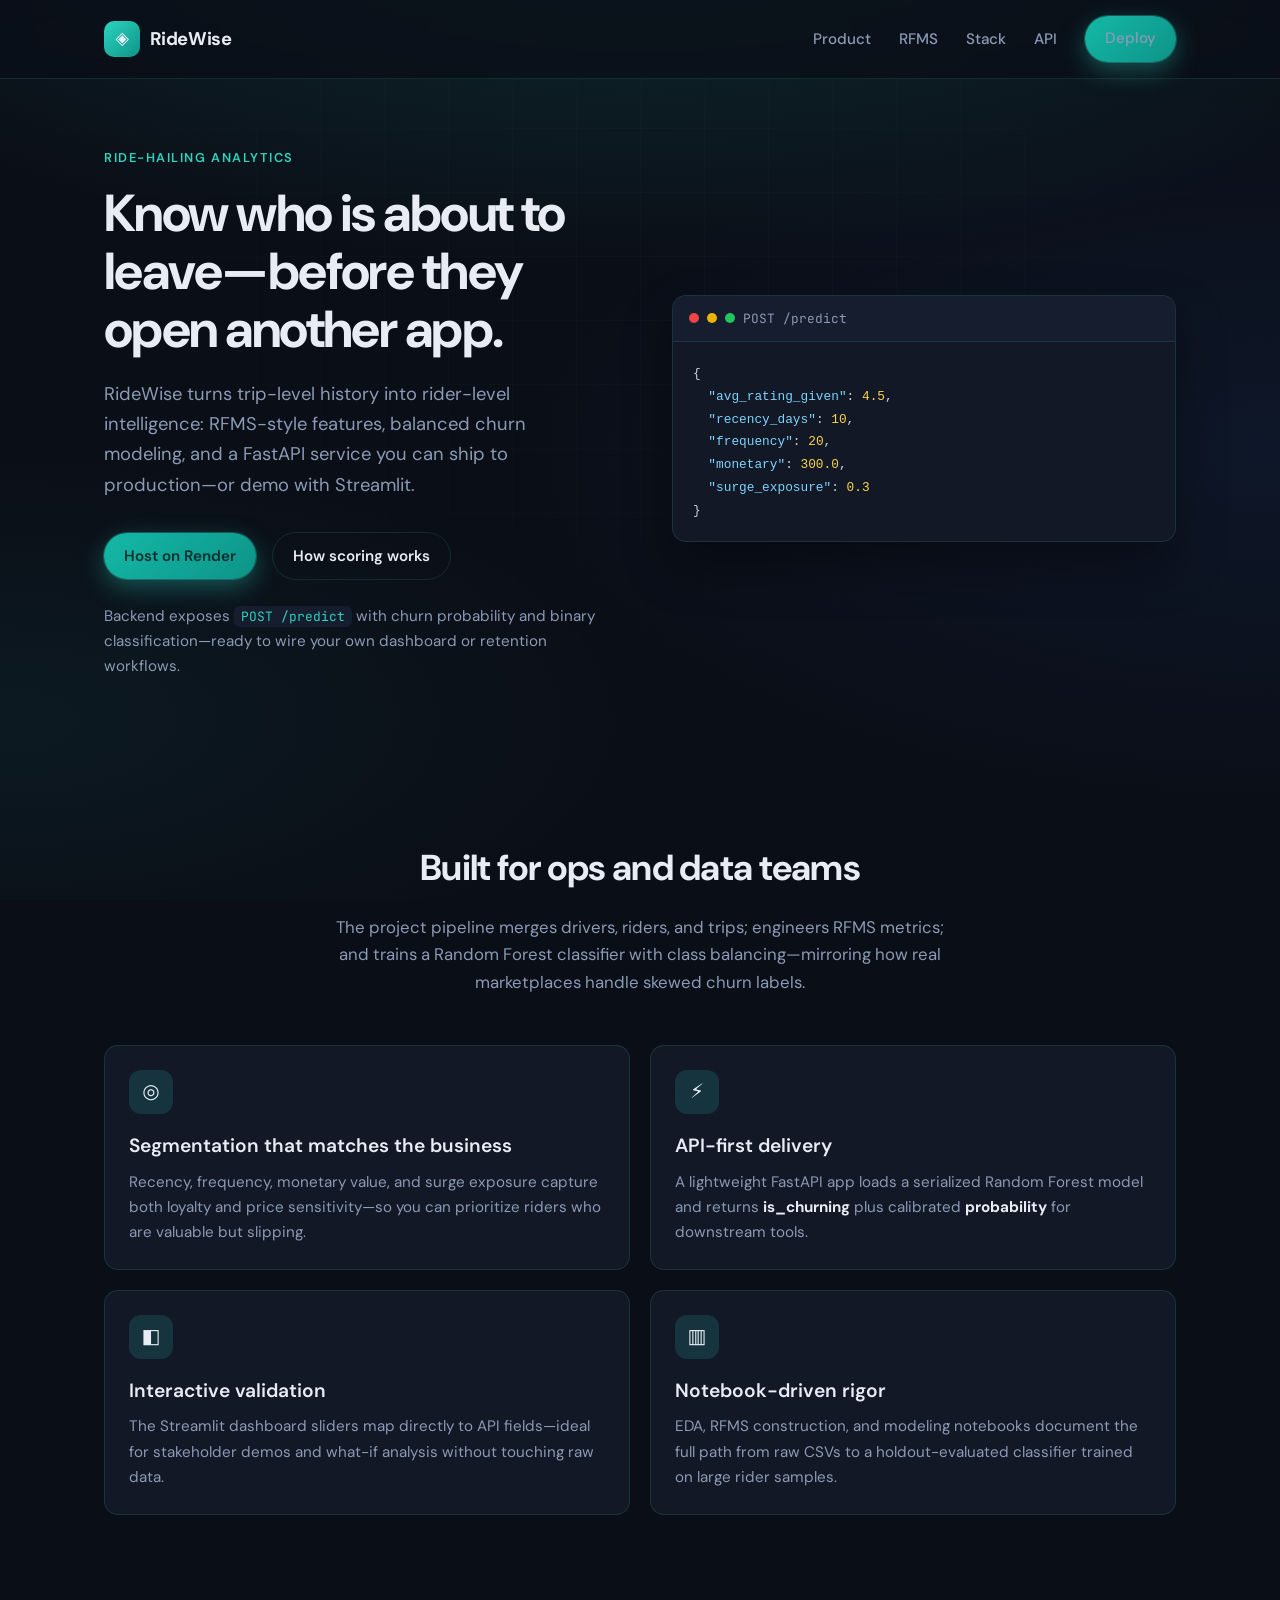
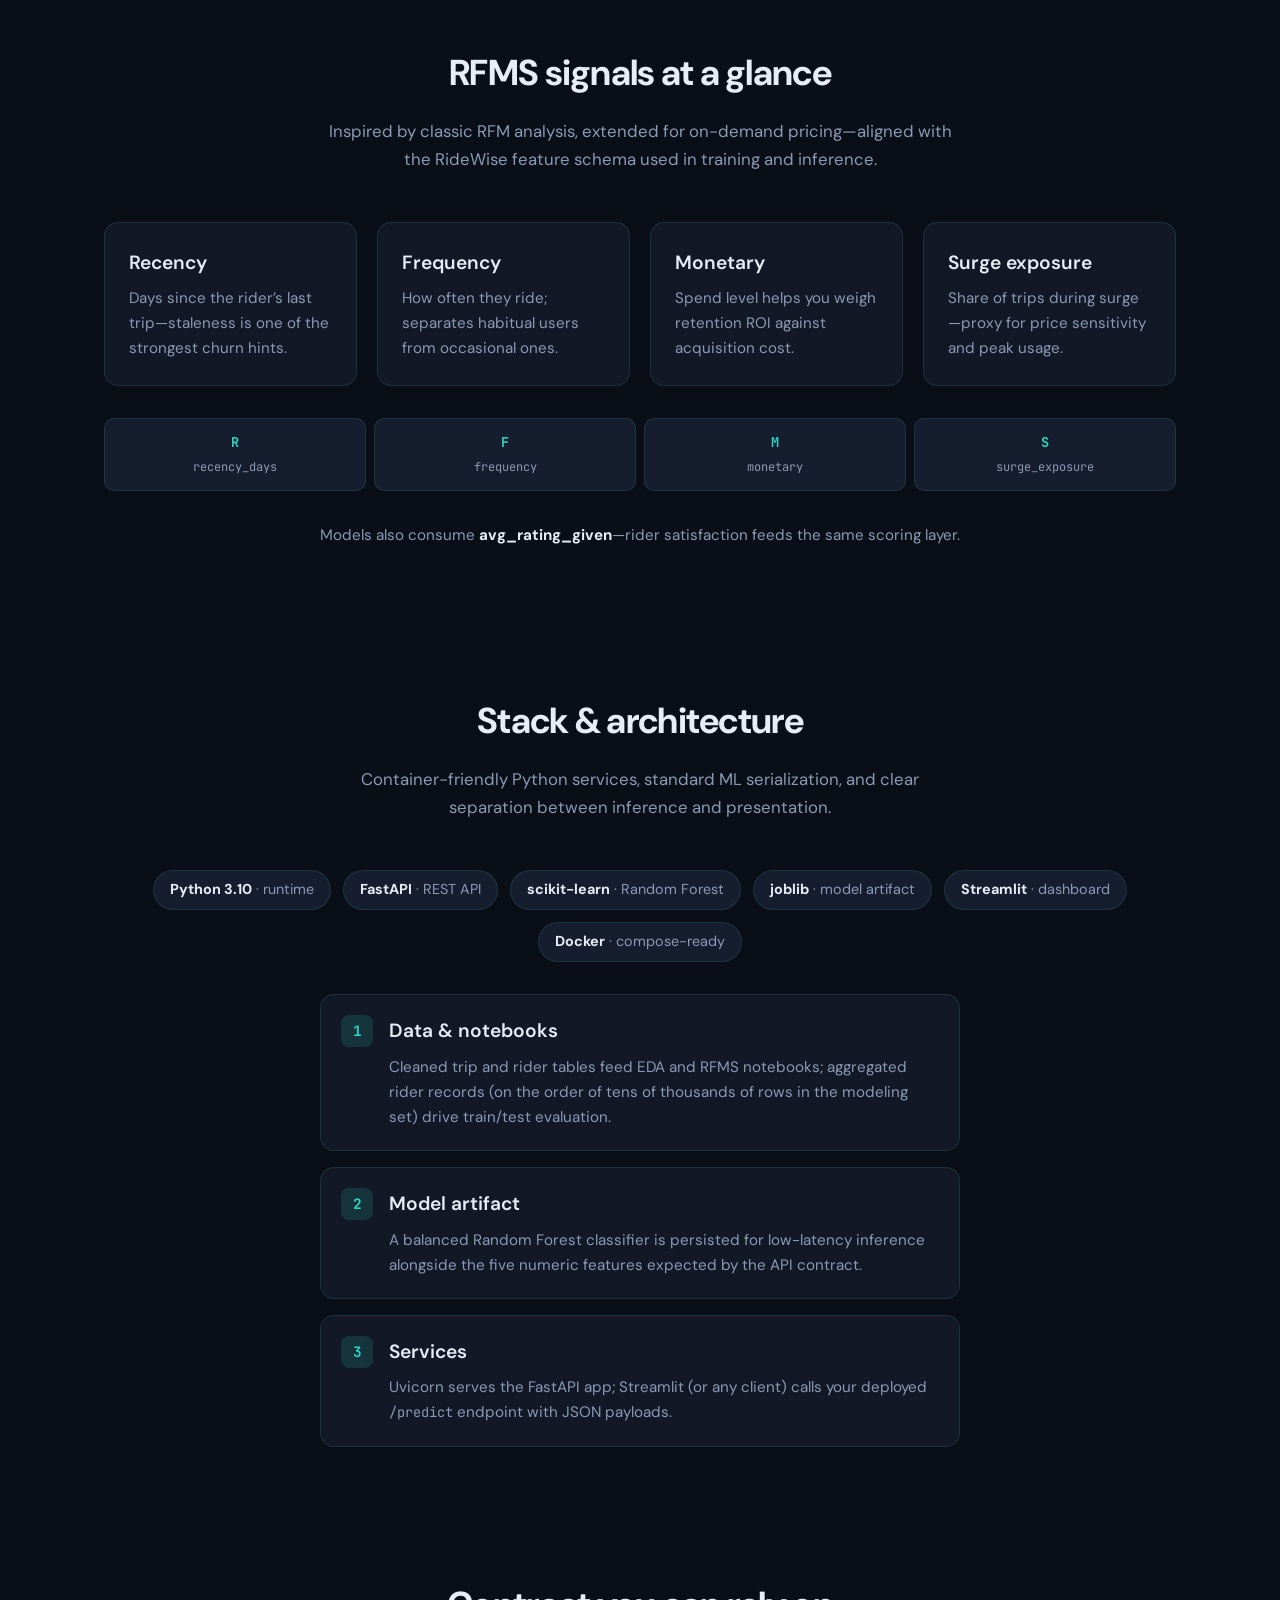
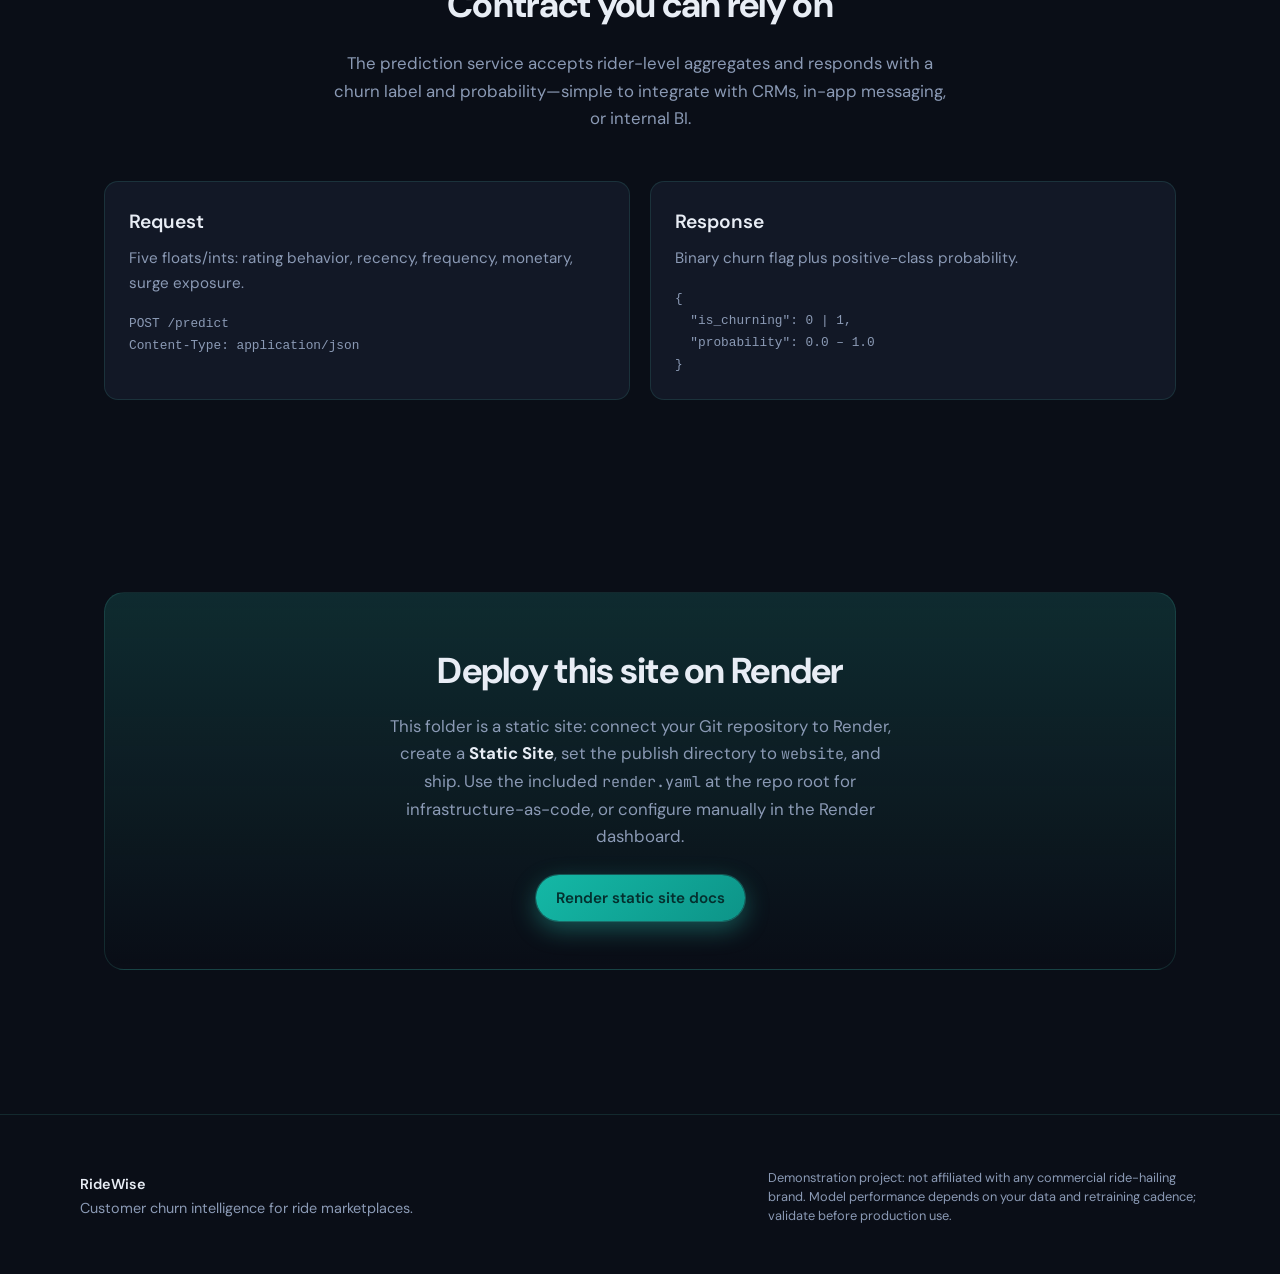
==== website/index.html @ b8aae986 "API error updated" ====
<!DOCTYPE html>
<html lang="en">
  <head>
    <meta charset="utf-8" />
    <meta name="viewport" content="width=device-width, initial-scale=1" />
    <meta
      name="description"
      content="RideWise — customer intelligence and churn prediction for ride-hailing. RFMS segmentation, Random Forest scoring, and a production-ready prediction API."
    />
    <title>RideWise — Rider churn intelligence</title>
    <link rel="preconnect" href="https://fonts.googleapis.com" />
    <link rel="preconnect" href="https://fonts.gstatic.com" crossorigin />
    <link
      href="https://fonts.googleapis.com/css2?family=DM+Sans:ital,opsz,wght@0,9..40,400;0,9..40,500;0,9..40,600;0,9..40,700;1,9..40,400&family=JetBrains+Mono:wght@400;500&display=swap"
      rel="stylesheet"
    />
    <link rel="stylesheet" href="assets/styles.css" />
  </head>
  <body>
    <div class="bg-mesh" aria-hidden="true"></div>
    <div class="grid-overlay" aria-hidden="true"></div>

    <header class="site-header">
      <div class="header-inner">
        <a class="logo" href="#top">
          <span class="logo-mark" aria-hidden="true">◈</span>
          RideWise
        </a>
        <button type="button" class="nav-toggle" id="navToggle" aria-expanded="false" aria-controls="navMenu">
          Menu
        </button>
        <nav aria-label="Primary">
          <ul class="nav-links" id="navMenu">
            <li><a href="#product">Product</a></li>
            <li><a href="#rfms">RFMS</a></li>
            <li><a href="#stack">Stack</a></li>
            <li><a href="#api">API</a></li>
            <li>
              <a class="btn btn-primary" href="#deploy">Deploy</a>
            </li>
          </ul>
        </nav>
      </div>
    </header>

    <main id="top">
      <section class="section hero">
        <div class="hero-grid">
          <div>
            <span class="eyebrow">Ride-hailing analytics</span>
            <h1>Know who is about to leave—before they open another app.</h1>
            <p class="lead">
              RideWise turns trip-level history into rider-level intelligence: RFMS-style
              features, balanced churn modeling, and a FastAPI service you can ship to
              production—or demo with Streamlit.
            </p>
            <div class="hero-actions">
              <a class="btn btn-primary" href="#deploy">Host on Render</a>
              <a class="btn btn-ghost" href="#rfms">How scoring works</a>
            </div>
            <p class="hero-note">
              Backend exposes <code>POST /predict</code> with churn probability and binary
              classification—ready to wire your own dashboard or retention workflows.
            </p>
          </div>
          <div class="code-panel" role="region" aria-label="Example API request">
            <header>
              <span class="dot"></span><span class="dot"></span><span class="dot"></span>
              <span>POST /predict</span>
            </header>
            <pre><code>{
  <span class="key">"avg_rating_given"</span>: <span class="num">4.5</span>,
  <span class="key">"recency_days"</span>: <span class="num">10</span>,
  <span class="key">"frequency"</span>: <span class="num">20</span>,
  <span class="key">"monetary"</span>: <span class="num">300.0</span>,
  <span class="key">"surge_exposure"</span>: <span class="num">0.3</span>
}</code></pre>
          </div>
        </div>
      </section>

      <section class="section section-tight" id="product">
        <div class="section-head">
          <h2>Built for ops and data teams</h2>
          <p>
            The project pipeline merges drivers, riders, and trips; engineers RFMS metrics;
            and trains a Random Forest classifier with class balancing—mirroring how real
            marketplaces handle skewed churn labels.
          </p>
        </div>
        <div class="cards cols-2">
          <article class="card">
            <div class="card-icon" aria-hidden="true">◎</div>
            <h3>Segmentation that matches the business</h3>
            <p>
              Recency, frequency, monetary value, and surge exposure capture both loyalty and
              price sensitivity—so you can prioritize riders who are valuable but slipping.
            </p>
          </article>
          <article class="card">
            <div class="card-icon" aria-hidden="true">⚡</div>
            <h3>API-first delivery</h3>
            <p>
              A lightweight FastAPI app loads a serialized Random Forest model and returns
              <strong style="color: var(--text)">is_churning</strong> plus calibrated
              <strong style="color: var(--text)">probability</strong> for downstream tools.
            </p>
          </article>
          <article class="card">
            <div class="card-icon" aria-hidden="true">◧</div>
            <h3>Interactive validation</h3>
            <p>
              The Streamlit dashboard sliders map directly to API fields—ideal for stakeholder
              demos and what-if analysis without touching raw data.
            </p>
          </article>
          <article class="card">
            <div class="card-icon" aria-hidden="true">▥</div>
            <h3>Notebook-driven rigor</h3>
            <p>
              EDA, RFMS construction, and modeling notebooks document the full path from raw
              CSVs to a holdout-evaluated classifier trained on large rider samples.
            </p>
          </article>
        </div>
      </section>

      <section class="section" id="rfms">
        <div class="section-head">
          <h2>RFMS signals at a glance</h2>
          <p>
            Inspired by classic RFM analysis, extended for on-demand pricing—aligned with the
            RideWise feature schema used in training and inference.
          </p>
        </div>
        <div class="cards cols-4">
          <article class="card">
            <h3>Recency</h3>
            <p>Days since the rider’s last trip—staleness is one of the strongest churn hints.</p>
          </article>
          <article class="card">
            <h3>Frequency</h3>
            <p>How often they ride; separates habitual users from occasional ones.</p>
          </article>
          <article class="card">
            <h3>Monetary</h3>
            <p>Spend level helps you weigh retention ROI against acquisition cost.</p>
          </article>
          <article class="card">
            <h3>Surge exposure</h3>
            <p>Share of trips during surge—proxy for price sensitivity and peak usage.</p>
          </article>
        </div>
        <div class="rfms-bar" aria-hidden="true">
          <div class="rfms-item"><strong>R</strong><span>recency_days</span></div>
          <div class="rfms-item"><strong>F</strong><span>frequency</span></div>
          <div class="rfms-item"><strong>M</strong><span>monetary</span></div>
          <div class="rfms-item"><strong>S</strong><span>surge_exposure</span></div>
        </div>
        <p style="text-align: center; margin-top: 2rem; color: var(--muted); font-size: 0.95rem">
          Models also consume <strong style="color: var(--text)">avg_rating_given</strong>—rider
          satisfaction feeds the same scoring layer.
        </p>
      </section>

      <section class="section section-tight" id="stack">
        <div class="section-head">
          <h2>Stack &amp; architecture</h2>
          <p>
            Container-friendly Python services, standard ML serialization, and clear separation
            between inference and presentation.
          </p>
        </div>
        <div class="stack-row">
          <span class="pill"><strong>Python 3.10</strong> · runtime</span>
          <span class="pill"><strong>FastAPI</strong> · REST API</span>
          <span class="pill"><strong>scikit-learn</strong> · Random Forest</span>
          <span class="pill"><strong>joblib</strong> · model artifact</span>
          <span class="pill"><strong>Streamlit</strong> · dashboard</span>
          <span class="pill"><strong>Docker</strong> · compose-ready</span>
        </div>
        <div class="flow">
          <div class="flow-step">
            <span class="flow-num">1</span>
            <div>
              <h3 style="margin-top: 0">Data &amp; notebooks</h3>
              <p>
                Cleaned trip and rider tables feed EDA and RFMS notebooks; aggregated rider
                records (on the order of tens of thousands of rows in the modeling set) drive
                train/test evaluation.
              </p>
            </div>
          </div>
          <div class="flow-step">
            <span class="flow-num">2</span>
            <div>
              <h3 style="margin-top: 0">Model artifact</h3>
              <p>
                A balanced Random Forest classifier is persisted for low-latency inference
                alongside the five numeric features expected by the API contract.
              </p>
            </div>
          </div>
          <div class="flow-step">
            <span class="flow-num">3</span>
            <div>
              <h3 style="margin-top: 0">Services</h3>
              <p>
                Uvicorn serves the FastAPI app; Streamlit (or any client) calls your deployed
                <code style="font-family: var(--font-mono); font-size: 0.9em">/predict</code>
                endpoint with JSON payloads.
              </p>
            </div>
          </div>
        </div>
      </section>

      <section class="section" id="api">
        <div class="section-head">
          <h2>Contract you can rely on</h2>
          <p>
            The prediction service accepts rider-level aggregates and responds with a churn
            label and probability—simple to integrate with CRMs, in-app messaging, or internal
            BI.
          </p>
        </div>
        <div class="cards cols-2">
          <article class="card">
            <h3>Request</h3>
            <p style="margin-bottom: 1rem">
              Five floats/ints: rating behavior, recency, frequency, monetary, surge exposure.
            </p>
            <pre style="margin: 0; font-family: var(--font-mono); font-size: 0.8rem; color: var(--muted); overflow-x: auto"><code>POST /predict
Content-Type: application/json</code></pre>
          </article>
          <article class="card">
            <h3>Response</h3>
            <p style="margin-bottom: 1rem">Binary churn flag plus positive-class probability.</p>
            <pre style="margin: 0; font-family: var(--font-mono); font-size: 0.8rem; color: var(--muted); overflow-x: auto"><code>{
  "is_churning": 0 | 1,
  "probability": 0.0 – 1.0
}</code></pre>
          </article>
        </div>
      </section>

      <section class="section" id="deploy">
        <div class="cta">
          <h2>Deploy this site on Render</h2>
          <p>
            This folder is a static site: connect your Git repository to Render, create a
            <strong style="color: var(--text)">Static Site</strong>, set the publish directory
            to <code style="font-family: var(--font-mono); font-size: 0.9em">website</code>, and
            ship. Use the included <code style="font-family: var(--font-mono); font-size: 0.9em">render.yaml</code> at the repo root for
            infrastructure-as-code, or configure manually in the Render dashboard.
          </p>
          <a
            class="btn btn-primary"
            href="https://render.com/docs/static-sites"
            target="_blank"
            rel="noopener noreferrer"
          >
            Render static site docs
          </a>
        </div>
      </section>
    </main>

    <footer class="site-footer">
      <div class="footer-inner">
        <div>
          <div class="footer-brand">RideWise</div>
          <div>Customer churn intelligence for ride marketplaces.</div>
        </div>
        <p class="disclaimer">
          Demonstration project: not affiliated with any commercial ride-hailing brand. Model
          performance depends on your data and retraining cadence; validate before production
          use.
        </p>
      </div>
    </footer>

    <script>
      (function () {
        var toggle = document.getElementById("navToggle");
        var menu = document.getElementById("navMenu");
        if (!toggle || !menu) return;
        toggle.addEventListener("click", function () {
          var open = menu.classList.toggle("is-open");
          toggle.setAttribute("aria-expanded", open ? "true" : "false");
        });
        menu.querySelectorAll("a").forEach(function (link) {
          link.addEventListener("click", function () {
            menu.classList.remove("is-open");
            toggle.setAttribute("aria-expanded", "false");
          });
        });
      })();
    </script>
  </body>
</html>
---- website/assets/styles.css ----
/* RideWise landing — typography & layout */
:root {
  --bg-deep: #0a0e17;
  --bg-card: #121826;
  --bg-elevated: #161d2e;
  --border: rgba(94, 234, 212, 0.12);
  --text: #e8edf5;
  --muted: #8b9ab5;
  --accent: #2dd4bf;
  --accent-dim: rgba(45, 212, 191, 0.15);
  --accent-glow: rgba(45, 212, 191, 0.35);
  --warning: #fbbf24;
  --font: "DM Sans", system-ui, sans-serif;
  --font-mono: "JetBrains Mono", ui-monospace, monospace;
  --radius: 14px;
  --max: 1120px;
}

*,
*::before,
*::after {
  box-sizing: border-box;
}

html {
  scroll-behavior: smooth;
}

body {
  margin: 0;
  font-family: var(--font);
  font-size: 1.05rem;
  line-height: 1.65;
  color: var(--text);
  background: var(--bg-deep);
  -webkit-font-smoothing: antialiased;
}

a {
  color: var(--accent);
  text-decoration: none;
}

a:hover {
  text-decoration: underline;
}

/* Background */
.bg-mesh {
  position: fixed;
  inset: 0;
  z-index: -1;
  background:
    radial-gradient(ellipse 80% 50% at 50% -20%, rgba(45, 212, 191, 0.18), transparent),
    radial-gradient(ellipse 60% 40% at 100% 50%, rgba(59, 130, 246, 0.08), transparent),
    radial-gradient(ellipse 50% 30% at 0% 80%, rgba(45, 212, 191, 0.06), transparent),
    var(--bg-deep);
}

.grid-overlay {
  position: fixed;
  inset: 0;
  z-index: -1;
  background-image:
    linear-gradient(rgba(255, 255, 255, 0.02) 1px, transparent 1px),
    linear-gradient(90deg, rgba(255, 255, 255, 0.02) 1px, transparent 1px);
  background-size: 64px 64px;
  mask-image: radial-gradient(ellipse 70% 60% at 50% 30%, black, transparent);
  pointer-events: none;
}

/* Header */
.site-header {
  position: sticky;
  top: 0;
  z-index: 100;
  backdrop-filter: blur(12px);
  background: rgba(10, 14, 23, 0.75);
  border-bottom: 1px solid var(--border);
}

.header-inner {
  position: relative;
  max-width: var(--max);
  margin: 0 auto;
  padding: 1rem 1.5rem;
  display: flex;
  align-items: center;
  justify-content: space-between;
  gap: 1rem;
}

.logo {
  display: flex;
  align-items: center;
  gap: 0.6rem;
  font-weight: 700;
  font-size: 1.15rem;
  letter-spacing: -0.02em;
  color: var(--text);
  text-decoration: none;
}

.logo:hover {
  text-decoration: none;
  color: var(--accent);
}

.logo-mark {
  width: 36px;
  height: 36px;
  border-radius: 10px;
  background: linear-gradient(135deg, var(--accent), #0d9488);
  display: grid;
  place-items: center;
  font-size: 1.1rem;
}

.nav-links {
  display: flex;
  align-items: center;
  gap: 1.75rem;
  list-style: none;
  margin: 0;
  padding: 0;
}

.nav-links a {
  color: var(--muted);
  font-size: 0.95rem;
  font-weight: 500;
  text-decoration: none;
}

.nav-links a:hover {
  color: var(--text);
}

.btn {
  display: inline-flex;
  align-items: center;
  justify-content: center;
  gap: 0.5rem;
  padding: 0.65rem 1.25rem;
  border-radius: 999px;
  font-weight: 600;
  font-size: 0.95rem;
  border: none;
  cursor: pointer;
  font-family: inherit;
  transition: transform 0.15s ease, box-shadow 0.2s ease;
}

.btn-primary {
  background: linear-gradient(135deg, #14b8a6, #0d9488);
  color: #042f2e;
  box-shadow: 0 0 0 1px rgba(45, 212, 191, 0.3), 0 8px 24px var(--accent-glow);
}

.btn-primary:hover {
  transform: translateY(-1px);
  box-shadow: 0 0 0 1px rgba(45, 212, 191, 0.5), 0 12px 32px var(--accent-glow);
}

.btn-ghost {
  background: transparent;
  color: var(--text);
  border: 1px solid var(--border);
}

.btn-ghost:hover {
  border-color: var(--accent);
  color: var(--accent);
}

.nav-toggle {
  display: none;
  background: none;
  border: 1px solid var(--border);
  color: var(--text);
  padding: 0.5rem 0.75rem;
  border-radius: 8px;
  cursor: pointer;
  font-family: inherit;
}

@media (max-width: 768px) {
  .nav-toggle {
    display: block;
  }

  .nav-links {
    display: none;
    position: absolute;
    top: 100%;
    left: 0;
    right: 0;
    flex-direction: column;
    padding: 1rem 1.5rem 1.5rem;
    background: rgba(10, 14, 23, 0.98);
    border-bottom: 1px solid var(--border);
  }

  .nav-links.is-open {
    display: flex;
  }
}

/* Sections */
main {
  overflow-x: hidden;
}

.section {
  max-width: var(--max);
  margin: 0 auto;
  padding: 5rem 1.5rem;
}

.section-tight {
  padding-top: 3rem;
  padding-bottom: 3rem;
}

.hero {
  padding-top: 4rem;
  padding-bottom: 6rem;
}

.hero-grid {
  display: grid;
  gap: 3rem;
  align-items: center;
}

@media (min-width: 900px) {
  .hero-grid {
    grid-template-columns: 1fr 1fr;
    gap: 4rem;
  }
}

.eyebrow {
  display: inline-block;
  font-size: 0.8rem;
  font-weight: 600;
  letter-spacing: 0.12em;
  text-transform: uppercase;
  color: var(--accent);
  margin-bottom: 1rem;
}

h1 {
  font-size: clamp(2.25rem, 5vw, 3.25rem);
  font-weight: 700;
  line-height: 1.12;
  letter-spacing: -0.03em;
  margin: 0 0 1.25rem;
}

h2 {
  font-size: clamp(1.75rem, 3.5vw, 2.25rem);
  font-weight: 700;
  letter-spacing: -0.02em;
  margin: 0 0 1rem;
}

h3 {
  font-size: 1.2rem;
  font-weight: 600;
  margin: 0 0 0.5rem;
}

.lead {
  font-size: 1.15rem;
  color: var(--muted);
  max-width: 36ch;
  margin: 0 0 2rem;
}

.hero-actions {
  display: flex;
  flex-wrap: wrap;
  gap: 1rem;
  align-items: center;
}

.hero-note {
  font-size: 0.95rem;
  color: var(--muted);
  margin-top: 1.5rem;
}

.hero-note code {
  font-family: var(--font-mono);
  font-size: 0.85em;
  background: var(--bg-elevated);
  padding: 0.15rem 0.45rem;
  border-radius: 6px;
  color: var(--accent);
}

/* Code panel */
.code-panel {
  background: var(--bg-card);
  border: 1px solid var(--border);
  border-radius: var(--radius);
  overflow: hidden;
  box-shadow: 0 24px 48px rgba(0, 0, 0, 0.35);
}

.code-panel header {
  display: flex;
  align-items: center;
  gap: 0.5rem;
  padding: 0.75rem 1rem;
  background: var(--bg-elevated);
  border-bottom: 1px solid var(--border);
  font-size: 0.8rem;
  color: var(--muted);
  font-family: var(--font-mono);
}

.dot {
  width: 10px;
  height: 10px;
  border-radius: 50%;
  background: #475569;
}

.dot:nth-child(1) {
  background: #ef4444;
}

.dot:nth-child(2) {
  background: #eab308;
}

.dot:nth-child(3) {
  background: #22c55e;
}

.code-panel pre {
  margin: 0;
  padding: 1.25rem;
  font-family: var(--font-mono);
  font-size: 0.8rem;
  line-height: 1.7;
  overflow-x: auto;
  color: #cbd5e1;
}

.code-panel .key {
  color: #7dd3fc;
}

.code-panel .str {
  color: #86efac;
}

.code-panel .num {
  color: #fcd34d;
}

/* Feature cards */
.cards {
  display: grid;
  gap: 1.25rem;
}

@media (min-width: 640px) {
  .cards.cols-2 {
    grid-template-columns: repeat(2, 1fr);
  }

  .cards.cols-4 {
    grid-template-columns: repeat(2, 1fr);
  }
}

@media (min-width: 900px) {
  .cards.cols-4 {
    grid-template-columns: repeat(4, 1fr);
  }
}

.card {
  background: var(--bg-card);
  border: 1px solid var(--border);
  border-radius: var(--radius);
  padding: 1.5rem;
  transition: border-color 0.2s ease, box-shadow 0.2s ease;
}

.card:hover {
  border-color: rgba(45, 212, 191, 0.25);
  box-shadow: 0 16px 40px rgba(0, 0, 0, 0.25);
}

.card-icon {
  width: 44px;
  height: 44px;
  border-radius: 12px;
  background: var(--accent-dim);
  display: grid;
  place-items: center;
  font-size: 1.25rem;
  margin-bottom: 1rem;
}

.card p {
  margin: 0;
  color: var(--muted);
  font-size: 0.95rem;
}

.section-head {
  text-align: center;
  max-width: 52ch;
  margin: 0 auto 3rem;
}

.section-head p {
  color: var(--muted);
  margin: 0.5rem 0 0;
}

/* RFMS strip */
.rfms-bar {
  display: grid;
  grid-template-columns: repeat(4, 1fr);
  gap: 0.5rem;
  margin-top: 2rem;
  font-family: var(--font-mono);
  font-size: 0.75rem;
}

@media (max-width: 640px) {
  .rfms-bar {
    grid-template-columns: repeat(2, 1fr);
  }
}

.rfms-item {
  background: var(--bg-elevated);
  border: 1px solid var(--border);
  border-radius: 10px;
  padding: 0.75rem;
  text-align: center;
}

.rfms-item strong {
  display: block;
  color: var(--accent);
  font-size: 0.85rem;
  margin-bottom: 0.25rem;
}

.rfms-item span {
  color: var(--muted);
}

/* Stack / architecture */
.stack-row {
  display: flex;
  flex-wrap: wrap;
  gap: 0.75rem;
  justify-content: center;
  margin-top: 2rem;
}

.pill {
  background: var(--bg-elevated);
  border: 1px solid var(--border);
  padding: 0.45rem 1rem;
  border-radius: 999px;
  font-size: 0.9rem;
  color: var(--muted);
}

.pill strong {
  color: var(--text);
}

.flow {
  display: grid;
  gap: 1rem;
  max-width: 640px;
  margin: 2rem auto 0;
}

.flow-step {
  display: flex;
  align-items: flex-start;
  gap: 1rem;
  padding: 1.25rem;
  background: var(--bg-card);
  border: 1px solid var(--border);
  border-radius: var(--radius);
}

.flow-num {
  flex-shrink: 0;
  width: 32px;
  height: 32px;
  border-radius: 8px;
  background: var(--accent-dim);
  color: var(--accent);
  font-weight: 700;
  font-size: 0.9rem;
  display: grid;
  place-items: center;
  font-family: var(--font-mono);
}

.flow-step p {
  margin: 0;
  color: var(--muted);
  font-size: 0.95rem;
}

/* CTA */
.cta {
  text-align: center;
  background: linear-gradient(180deg, var(--accent-dim), transparent);
  border: 1px solid var(--border);
  border-radius: 20px;
  padding: 3rem 2rem;
  margin: 2rem 1.5rem 0;
  max-width: var(--max);
  margin-left: auto;
  margin-right: auto;
}

.cta h2 {
  margin-bottom: 0.75rem;
}

.cta p {
  color: var(--muted);
  max-width: 42ch;
  margin: 0 auto 1.5rem;
}

/* Footer */
.site-footer {
  border-top: 1px solid var(--border);
  padding: 2.5rem 1.5rem;
  margin-top: 4rem;
}

.footer-inner {
  max-width: var(--max);
  margin: 0 auto;
  display: flex;
  flex-wrap: wrap;
  gap: 1.5rem;
  justify-content: space-between;
  align-items: center;
  font-size: 0.9rem;
  color: var(--muted);
}

.footer-brand {
  font-weight: 600;
  color: var(--text);
}

.disclaimer {
  font-size: 0.8rem;
  max-width: 48ch;
  line-height: 1.5;
}

/* Reduced motion */
@media (prefers-reduced-motion: reduce) {
  html {
    scroll-behavior: auto;
  }

  .btn-primary:hover {
    transform: none;
  }
}
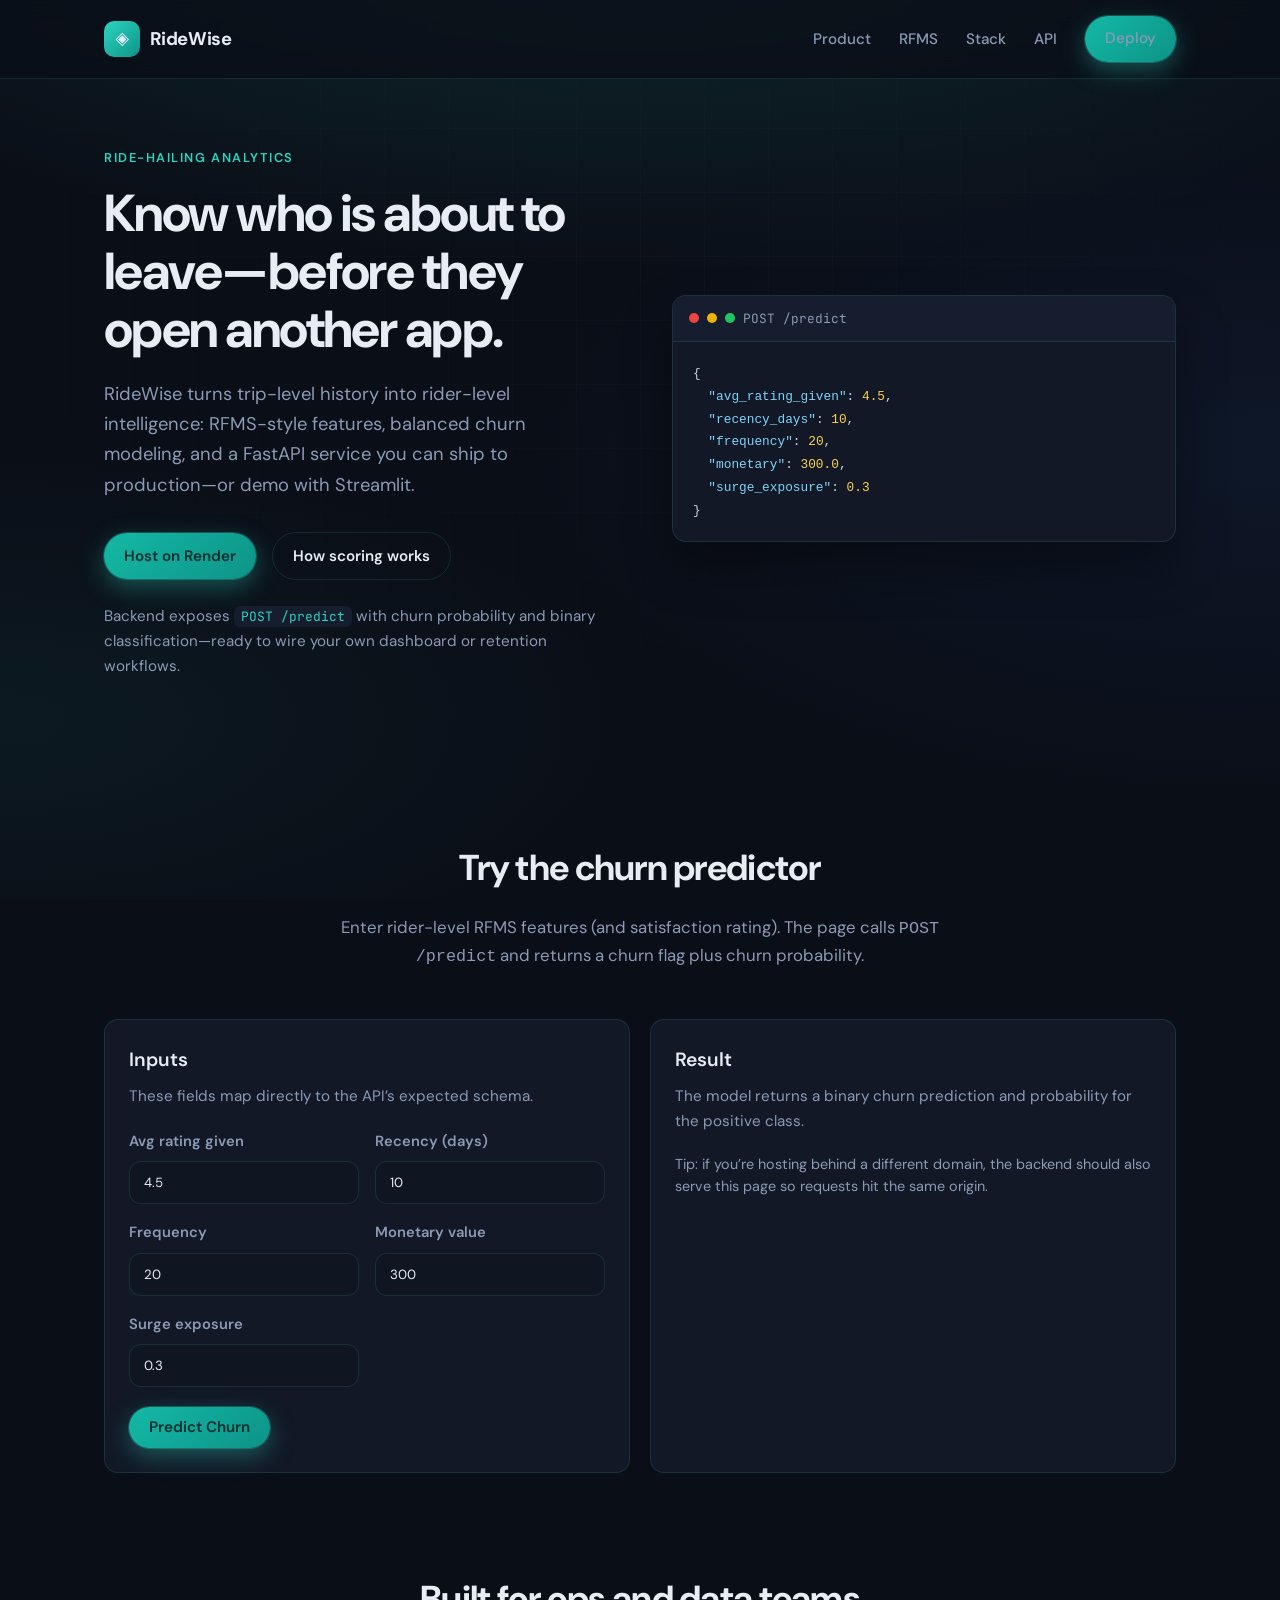
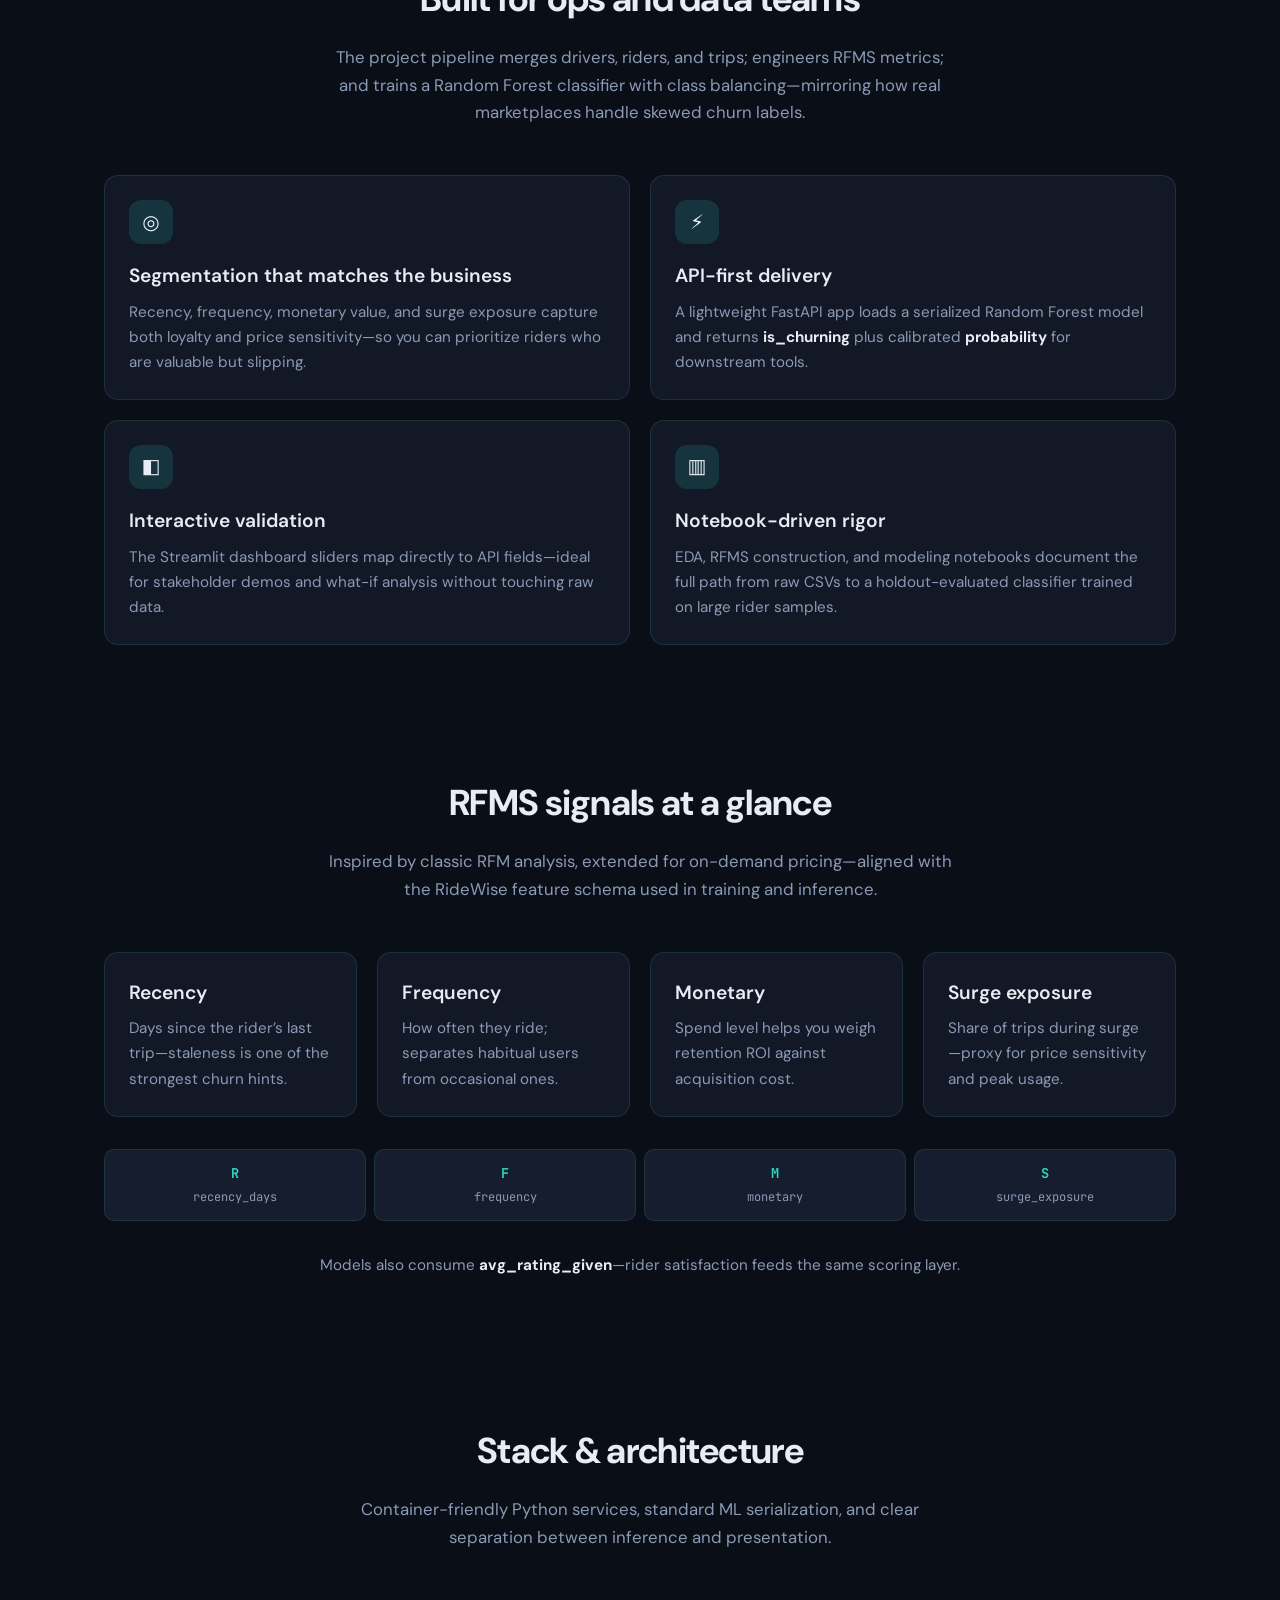
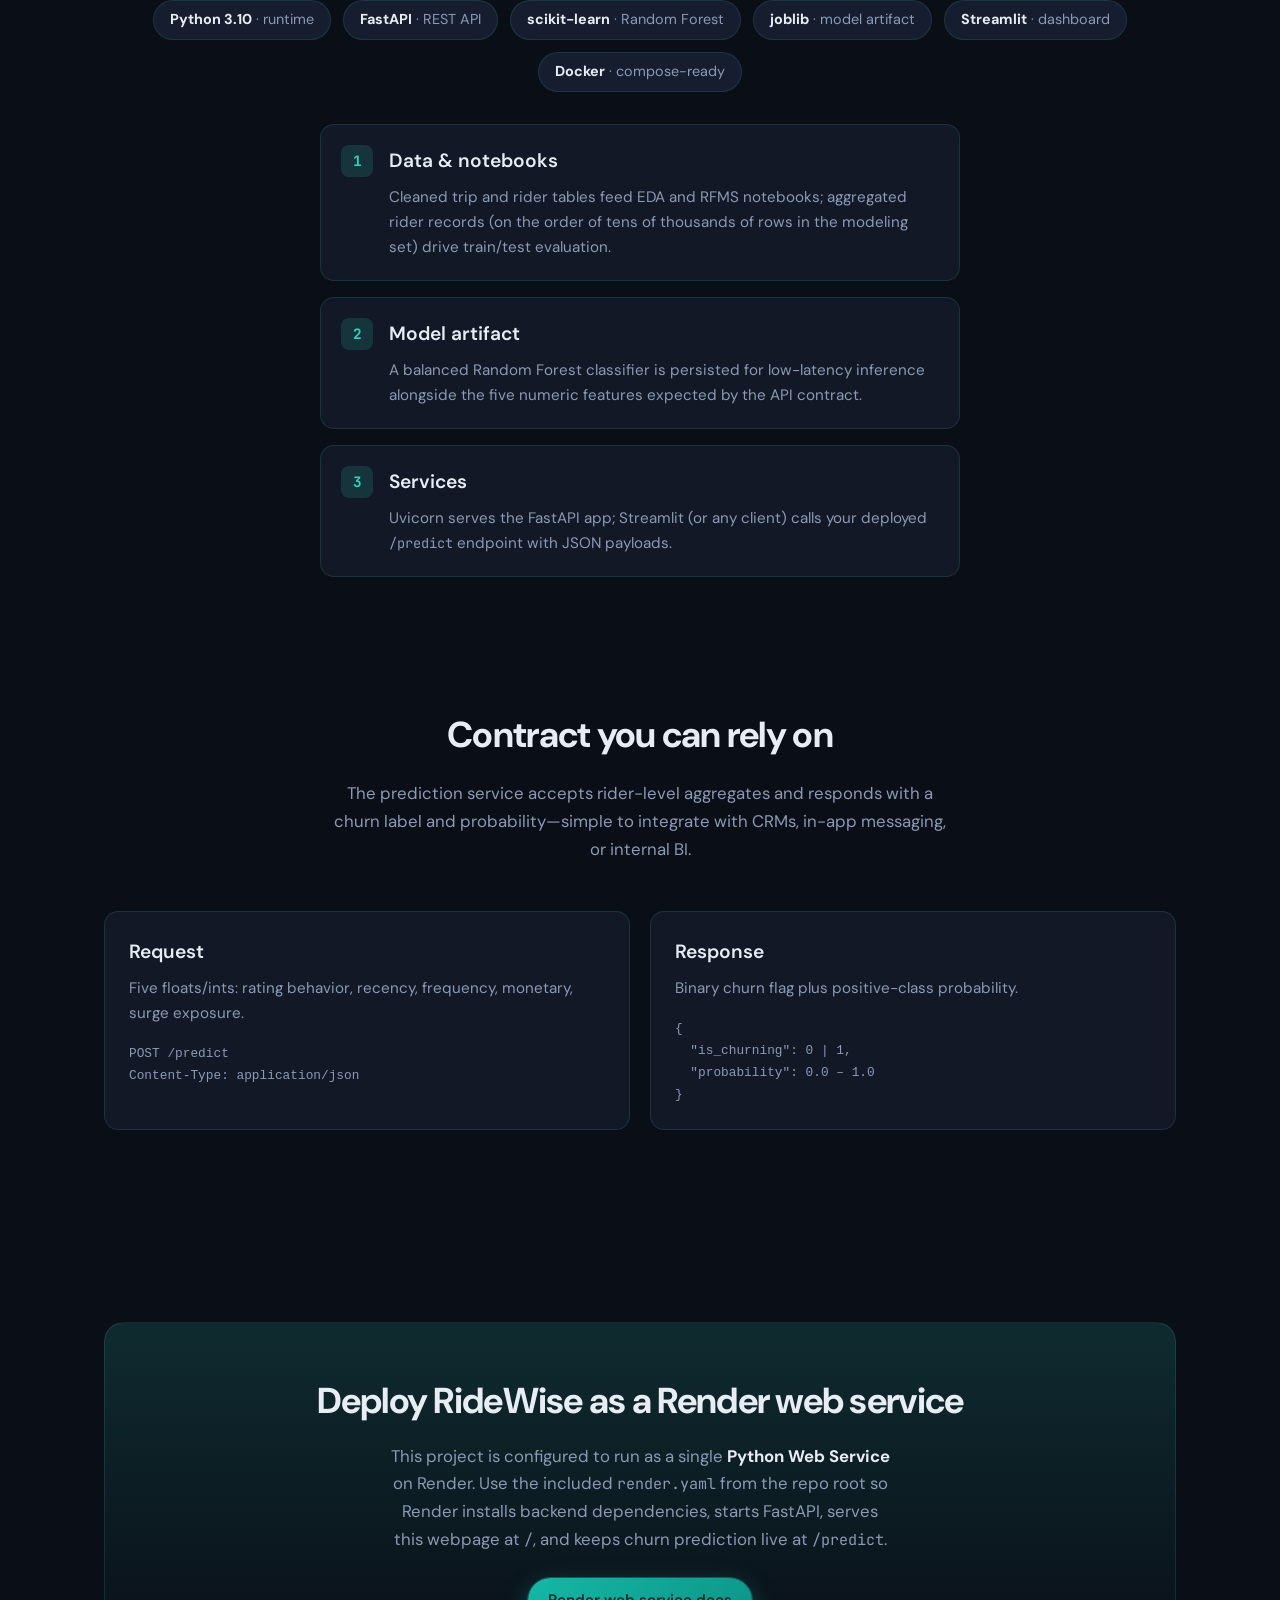
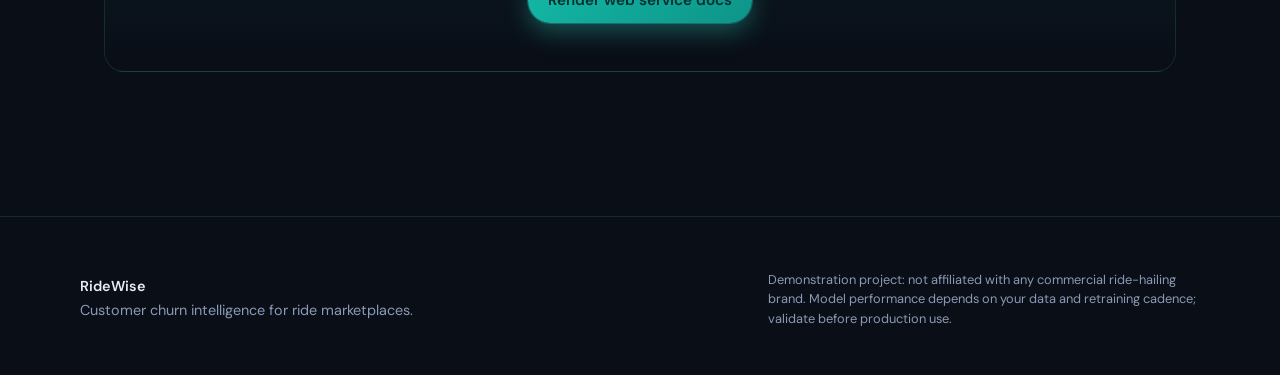
==== commit 2c70e310: "Updated to web service" ====
--- a/website/index.html
+++ b/website/index.html
@@ -79,6 +79,125 @@
         </div>
       </section>
 
+      <section class="section section-tight" id="predict">
+        <div class="section-head">
+          <h2>Try the churn predictor</h2>
+          <p>
+            Enter rider-level RFMS features (and satisfaction rating). The page calls
+            <code>POST /predict</code> and returns a churn flag plus churn probability.
+          </p>
+        </div>
+
+        <div class="cards cols-2">
+          <article class="card">
+            <h3>Inputs</h3>
+            <p style="margin-top: 0.25rem; margin-bottom: 1.25rem; color: var(--muted)">
+              These fields map directly to the API’s expected schema.
+            </p>
+
+            <form id="predictForm">
+              <div class="form-grid">
+                <label class="field">
+                  <span>Avg rating given</span>
+                  <input
+                    name="avg_rating_given"
+                    type="number"
+                    min="1"
+                    max="5"
+                    step="0.1"
+                    value="4.5"
+                    required
+                  />
+                </label>
+
+                <label class="field">
+                  <span>Recency (days)</span>
+                  <input
+                    name="recency_days"
+                    type="number"
+                    min="0"
+                    step="1"
+                    value="10"
+                    required
+                  />
+                </label>
+
+                <label class="field">
+                  <span>Frequency</span>
+                  <input
+                    name="frequency"
+                    type="number"
+                    min="1"
+                    step="1"
+                    value="20"
+                    required
+                  />
+                </label>
+
+                <label class="field">
+                  <span>Monetary value</span>
+                  <input
+                    name="monetary"
+                    type="number"
+                    min="0"
+                    step="1"
+                    value="300"
+                    required
+                  />
+                </label>
+
+                <label class="field">
+                  <span>Surge exposure</span>
+                  <input
+                    name="surge_exposure"
+                    type="number"
+                    min="0"
+                    max="1"
+                    step="0.01"
+                    value="0.3"
+                    required
+                  />
+                </label>
+              </div>
+
+              <div class="form-actions">
+                <button class="btn btn-primary" type="submit">
+                  <span id="predictSpinner" class="spinner" aria-hidden="true" style="display:none"></span>
+                  Predict Churn
+                </button>
+              </div>
+
+              <p id="predictStatus" class="form-status" role="status" aria-live="polite"></p>
+
+              <div id="predictError" class="error-card" style="display:none" role="alert"></div>
+            </form>
+          </article>
+
+          <article class="card">
+            <h3>Result</h3>
+            <p style="margin-top: 0.25rem; margin-bottom: 1.25rem; color: var(--muted)">
+              The model returns a binary churn prediction and probability for the positive class.
+            </p>
+
+            <div id="predictResult" class="result-card" style="display:none">
+              <div class="result-row">
+                <div class="result-key">Churn prediction</div>
+                <div class="result-value" id="churnLabel">—</div>
+              </div>
+              <div class="result-row">
+                <div class="result-key">Churn probability</div>
+                <div class="result-value" id="churnProbability">—</div>
+              </div>
+            </div>
+
+            <div class="result-hint">
+              Tip: if you’re hosting behind a different domain, the backend should also serve this page so
+              requests hit the same origin.
+            </div>
+          </article>
+        </div>
+      </section>
+
       <section class="section section-tight" id="product">
         <div class="section-head">
           <h2>Built for ops and data teams</h2>
@@ -246,21 +365,23 @@
 
       <section class="section" id="deploy">
         <div class="cta">
-          <h2>Deploy this site on Render</h2>
-          <p>
-            This folder is a static site: connect your Git repository to Render, create a
-            <strong style="color: var(--text)">Static Site</strong>, set the publish directory
-            to <code style="font-family: var(--font-mono); font-size: 0.9em">website</code>, and
-            ship. Use the included <code style="font-family: var(--font-mono); font-size: 0.9em">render.yaml</code> at the repo root for
-            infrastructure-as-code, or configure manually in the Render dashboard.
+          <h2>Deploy RideWise as a Render web service</h2>
+          <p>
+            This project is configured to run as a single
+            <strong style="color: var(--text)">Python Web Service</strong> on Render. Use the
+            included <code style="font-family: var(--font-mono); font-size: 0.9em">render.yaml</code>
+            from the repo root so Render installs backend dependencies, starts FastAPI, serves
+            this webpage at <code style="font-family: var(--font-mono); font-size: 0.9em">/</code>,
+            and keeps churn prediction live at
+            <code style="font-family: var(--font-mono); font-size: 0.9em">/predict</code>.
           </p>
           <a
             class="btn btn-primary"
-            href="https://render.com/docs/static-sites"
+            href="https://docs.render.com/web-services"
             target="_blank"
             rel="noopener noreferrer"
           >
-            Render static site docs
+            Render web service docs
           </a>
         </div>
       </section>
@@ -297,5 +418,6 @@
         });
       })();
     </script>
+    <script src="assets/predict.js" defer></script>
   </body>
 </html>
--- a/website/assets/styles.css
+++ b/website/assets/styles.css
@@ -582,3 +582,119 @@
     transform: none;
   }
 }
+
+/* Churn predictor UI */
+.form-grid {
+  display: grid;
+  grid-template-columns: 1fr;
+  gap: 1rem;
+}
+
+@media (min-width: 900px) {
+  .form-grid {
+    grid-template-columns: repeat(2, 1fr);
+  }
+}
+
+.field {
+  display: flex;
+  flex-direction: column;
+  gap: 0.5rem;
+  color: var(--muted);
+  font-weight: 600;
+  font-size: 0.92rem;
+}
+
+.field input[type="number"] {
+  width: 100%;
+  padding: 0.75rem 0.9rem;
+  border-radius: 12px;
+  border: 1px solid var(--border);
+  background: rgba(0, 0, 0, 0.12);
+  color: var(--text);
+  outline: none;
+  font-family: inherit;
+}
+
+.field input[type="number"]:focus {
+  border-color: rgba(45, 212, 191, 0.55);
+  box-shadow: 0 0 0 4px rgba(45, 212, 191, 0.12);
+}
+
+.form-actions {
+  margin-top: 1.25rem;
+  display: flex;
+  align-items: center;
+  justify-content: flex-start;
+  gap: 0.75rem;
+}
+
+.spinner {
+  width: 18px;
+  height: 18px;
+  border-radius: 50%;
+  border: 2px solid rgba(45, 212, 191, 0.25);
+  border-top-color: rgba(45, 212, 191, 1);
+  animation: spin 0.7s linear infinite;
+}
+
+@keyframes spin {
+  to {
+    transform: rotate(360deg);
+  }
+}
+
+.form-status {
+  margin: 1rem 0 0;
+  color: var(--muted);
+}
+
+.error-card {
+  margin-top: 1rem;
+  padding: 0.9rem 1rem;
+  border: 1px solid rgba(251, 191, 36, 0.35);
+  background: rgba(251, 191, 36, 0.08);
+  border-radius: 12px;
+  color: #fde68a;
+  font-family: var(--font-mono);
+  font-size: 0.85rem;
+}
+
+.result-card {
+  margin-top: 0.25rem;
+  padding: 1rem;
+  border-radius: 14px;
+  border: 1px solid var(--border);
+  background: var(--bg-elevated);
+}
+
+.result-row {
+  display: flex;
+  justify-content: space-between;
+  gap: 1rem;
+  padding: 0.6rem 0;
+  border-bottom: 1px solid rgba(94, 234, 212, 0.08);
+}
+
+.result-row:last-child {
+  border-bottom: none;
+}
+
+.result-key {
+  color: var(--muted);
+  font-weight: 700;
+  font-size: 0.95rem;
+}
+
+.result-value {
+  color: var(--text);
+  font-weight: 800;
+  font-family: var(--font-mono);
+}
+
+.result-hint {
+  margin-top: 1rem;
+  color: var(--muted);
+  font-size: 0.9rem;
+  line-height: 1.5;
+}
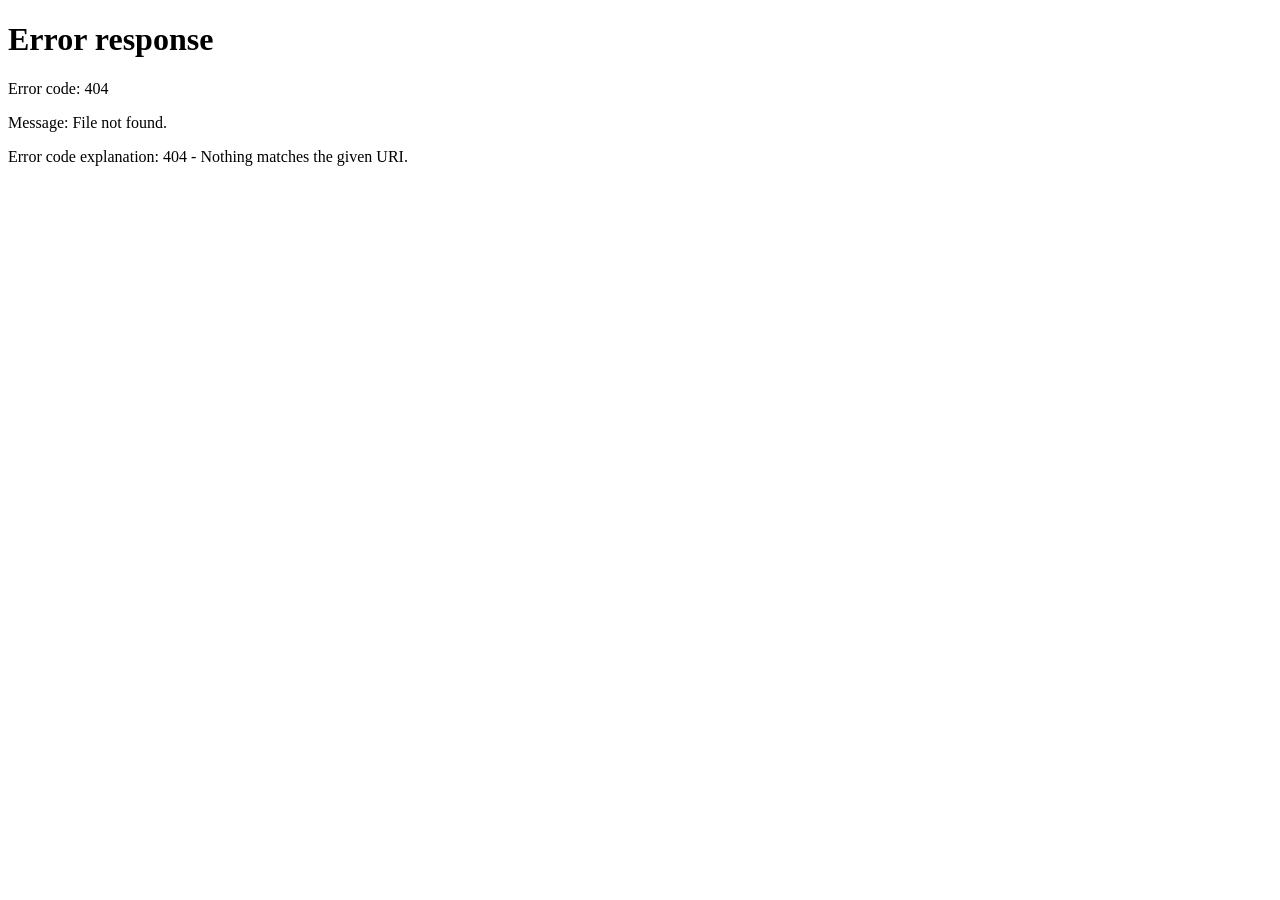
==== commit 9b5f1c74: "Web app dashboard updated" ====
--- a/website/index.html
+++ b/website/index.html
@@ -3,6 +3,7 @@
   <head>
     <meta charset="utf-8" />
     <meta name="viewport" content="width=device-width, initial-scale=1" />
+    <meta http-equiv="refresh" content="0; url=/dashboard.html" />
     <meta
       name="description"
       content="RideWise — customer intelligence and churn prediction for ride-hailing. RFMS segmentation, Random Forest scoring, and a production-ready prediction API."
@@ -16,7 +17,7 @@
     />
     <link rel="stylesheet" href="assets/styles.css" />
   </head>
-  <body>
+  <body style="display:none">
     <div class="bg-mesh" aria-hidden="true"></div>
     <div class="grid-overlay" aria-hidden="true"></div>
 
--- a/website/assets/styles.css
+++ b/website/assets/styles.css
@@ -698,3 +698,49 @@
   font-size: 0.9rem;
   line-height: 1.5;
 }
+
+/* Dashboard UI additions */
+.kpi-value {
+  font-family: var(--font-mono);
+  font-weight: 900;
+  font-size: 1.7rem;
+  margin-top: 0.25rem;
+  margin-bottom: 0.25rem;
+  letter-spacing: -0.02em;
+  color: var(--text);
+}
+
+.chart-wrap {
+  position: relative;
+  height: 320px;
+}
+
+/* Table styles for segmentation */
+.table-wrap {
+  overflow-x: auto;
+}
+
+.data-table {
+  width: 100%;
+  border-collapse: collapse;
+  font-family: var(--font-mono);
+}
+
+.data-table th,
+.data-table td {
+  text-align: left;
+  padding: 0.7rem 0.85rem;
+  border-bottom: 1px solid rgba(94, 234, 212, 0.08);
+  color: var(--muted);
+  font-size: 0.9rem;
+}
+
+.data-table th {
+  color: rgba(232, 237, 245, 0.9);
+  font-weight: 800;
+  font-size: 0.92rem;
+}
+
+.data-table tr:last-child td {
+  border-bottom: none;
+}
